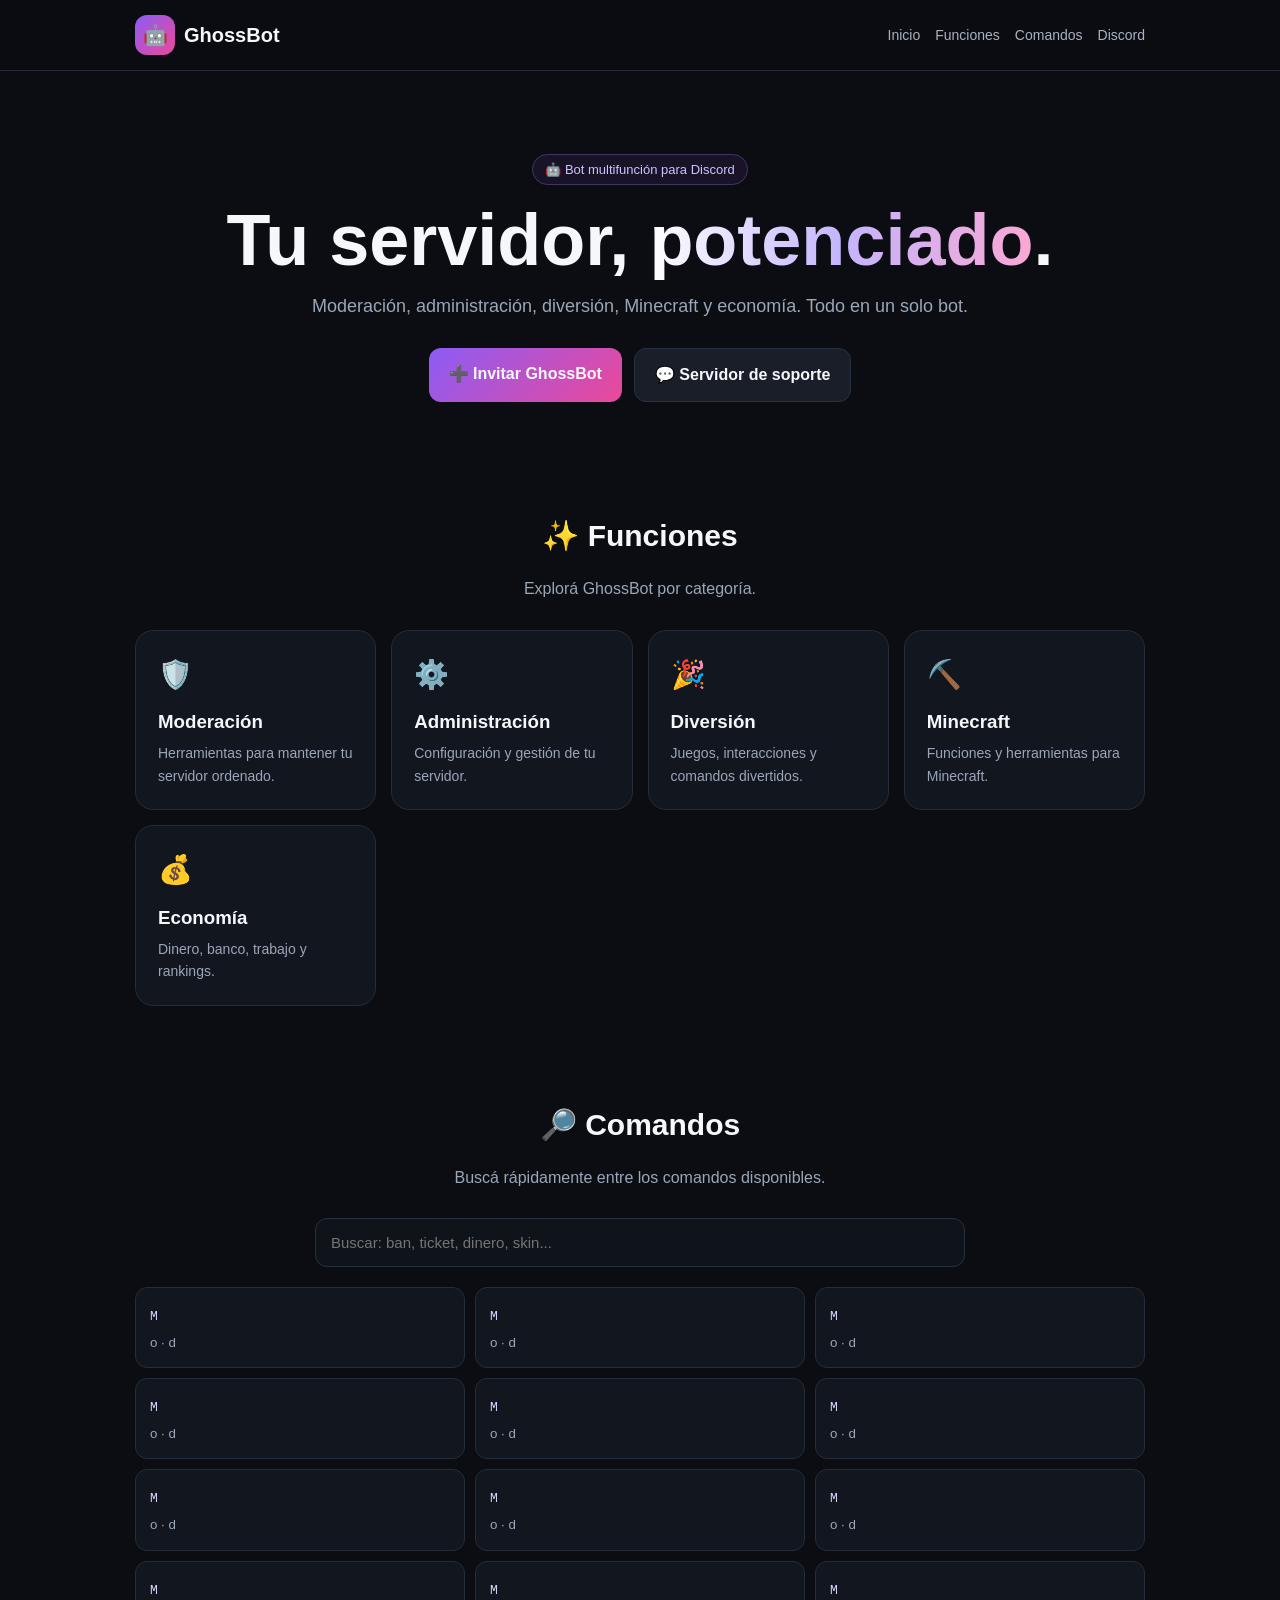
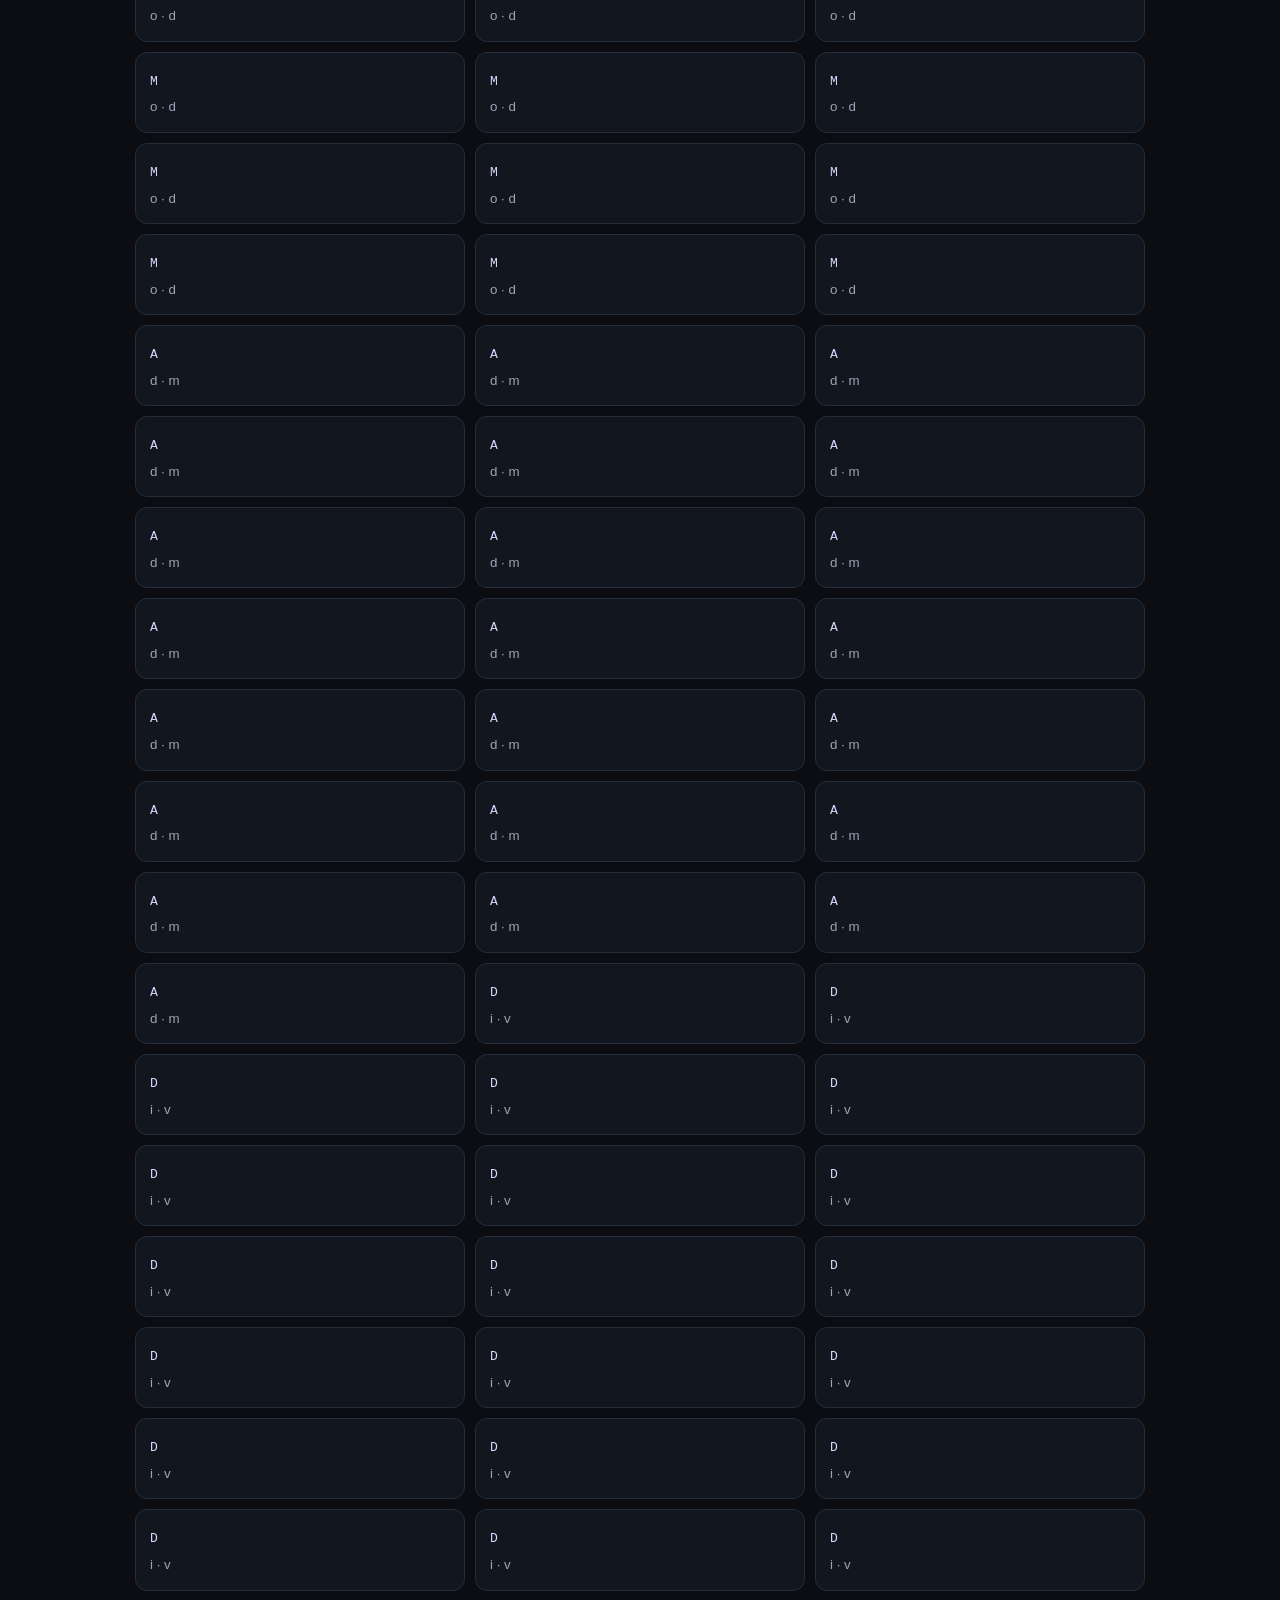
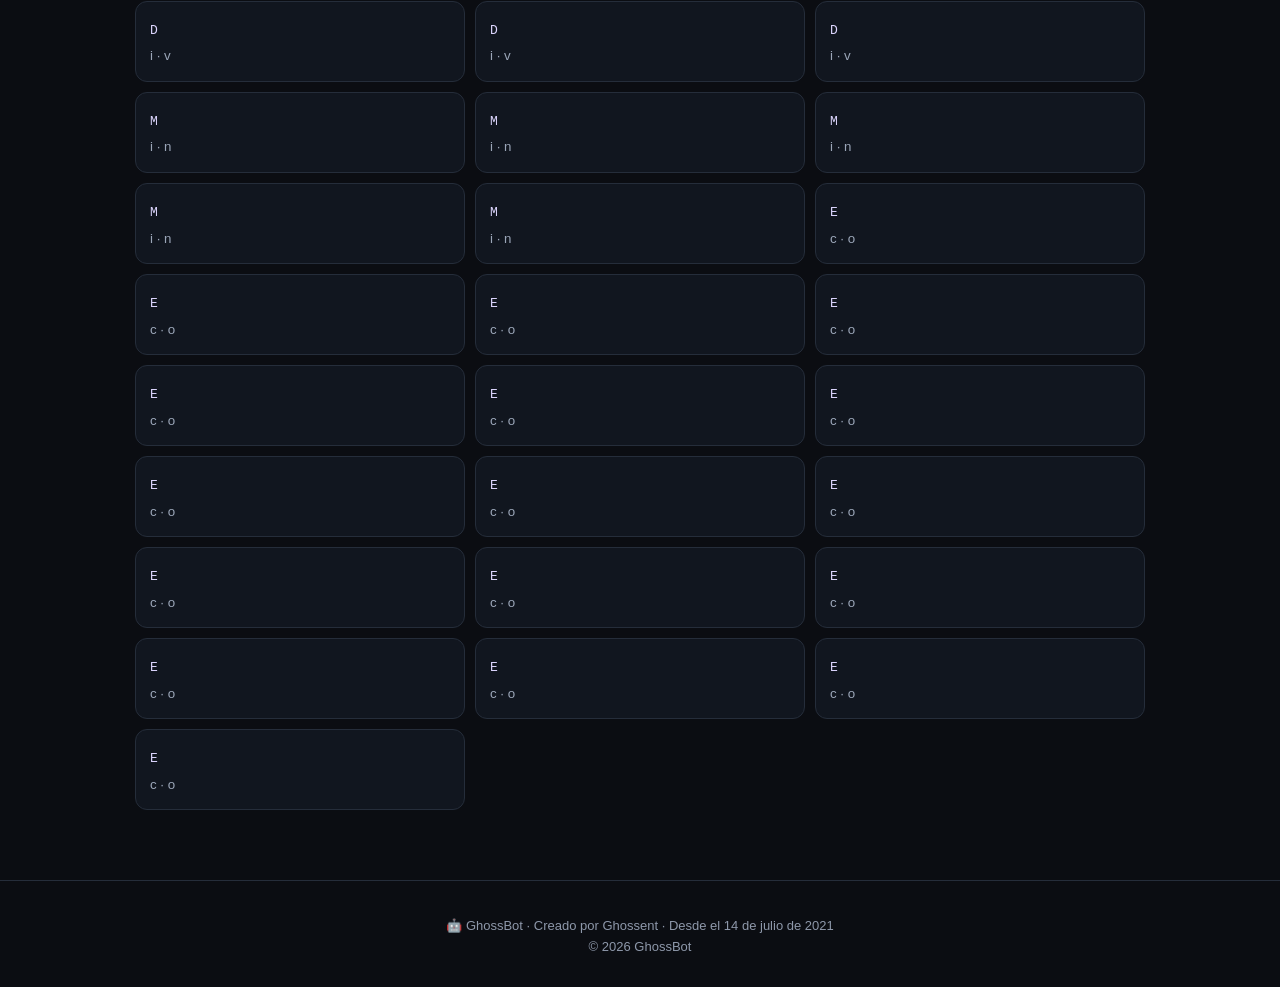
==== index.html @ ec6d1754 "Add files via upload" ====
<!doctype html><html lang="es"><head><meta charset="utf-8"><meta name="viewport" content="width=device-width,initial-scale=1"><title>GhossBot — GhossBot</title><meta name="description" content="GhossBot, bot multifunción para Discord."><style>*{box-sizing:border-box}body{margin:0;background:#0b0d12;color:#f5f7fb;font-family:Arial,sans-serif;line-height:1.6}a{color:inherit}.wrap{max-width:1050px;margin:auto;padding:0 20px}header{position:sticky;top:0;background:#0b0d12eF;border-bottom:1px solid #252b38;padding:15px 0;z-index:5}.nav{display:flex;justify-content:space-between;align-items:center}.brand{font-weight:800;text-decoration:none;font-size:20px}.logo{display:inline-grid;place-items:center;width:40px;height:40px;border-radius:12px;background:linear-gradient(135deg,#8b5cf6,#ec4899);margin-right:9px}.links{display:flex;gap:15px}.links a{text-decoration:none;color:#aab2c2;font-size:14px}.links a:hover{color:white}.hero{text-align:center;padding:85px 20px}.badge{border:1px solid #41345d;background:#181326;padding:7px 12px;border-radius:99px;color:#cfc3ff;font-size:13px}.hero h1{font-size:clamp(42px,8vw,72px);line-height:1;margin:22px 0 16px}.grad{background:linear-gradient(90deg,#fff,#c4b5fd,#f9a8d4);color:transparent;background-clip:text}.hero p{max-width:700px;margin:auto;color:#9ba6b8;font-size:18px}.buttons{display:flex;justify-content:center;gap:12px;flex-wrap:wrap;margin-top:28px}.btn{padding:13px 20px;border-radius:12px;text-decoration:none;font-weight:bold;background:#191e28;border:1px solid #293140}.primary{border:0;background:linear-gradient(135deg,#8b5cf6,#ec4899)}section{padding:25px 0 70px}.title{text-align:center;margin-bottom:28px}.title h2{font-size:30px;margin:0}.title p{color:#9ba6b8}.grid{display:grid;grid-template-columns:repeat(auto-fit,minmax(210px,1fr));gap:15px}.card{background:#11161f;border:1px solid #252d3a;border-radius:18px;padding:22px;text-decoration:none;transition:.2s}.card:hover{transform:translateY(-4px);border-color:#5a477d}.card .icon{font-size:28px}.card h3{margin:10px 0 5px}.card p{color:#9ba6b8;margin:0;font-size:14px}.cmds{display:grid;grid-template-columns:repeat(auto-fit,minmax(260px,1fr));gap:10px}.cmd{background:#11161f;border:1px solid #252d3a;border-radius:12px;padding:14px}.cmd code{color:#ddd6fe;font-family:monospace}.cmd small{display:block;color:#9ba6b8;margin-top:4px}.search{max-width:650px;margin:0 auto 20px}.search input{width:100%;padding:15px;border-radius:12px;border:1px solid #293140;background:#0f131a;color:white;font-size:15px}footer{border-top:1px solid #252d3a;text-align:center;padding:35px;color:#8e98aa;font-size:13px}@media(max-width:650px){.links a:nth-child(n+3){display:none}.hero{padding:65px 20px}.nav{height:40px}}</style></head><body><header><div class="wrap nav"><a class="brand" href="index.html"><span class="logo">🤖</span>GhossBot</a><nav class="links"><a href="index.html">Inicio</a><a href="#funciones">Funciones</a><a href="Moderacion.html">Comandos</a><a href="https://discord.com/invite/5Wsrddkaq7">Discord</a></nav></div></header><main><div class="wrap hero"><span class="badge">🤖 Bot multifunción para Discord</span><h1>Tu servidor, <span class="grad">potenciado</span>.</h1><p>Moderación, administración, diversión, Minecraft y economía. Todo en un solo bot.</p><div class="buttons"><a class="btn primary" href="https://discord.com/oauth2/authorize?client_id=864595576511660052&permissions=2147483647&scope=bot+applications.commands">➕ Invitar GhossBot</a><a class="btn" href="https://discord.com/invite/5Wsrddkaq7">💬 Servidor de soporte</a></div></div><section id="funciones"><div class="wrap"><div class="title"><h2>✨ Funciones</h2><p>Explorá GhossBot por categoría.</p></div><div class="grid"><a class="card" href="Moderacion.html"><div class="icon">🛡️</div><h3>Moderación</h3><p>Herramientas para mantener tu servidor ordenado.</p></a><a class="card" href="Administracion.html"><div class="icon">⚙️</div><h3>Administración</h3><p>Configuración y gestión de tu servidor.</p></a><a class="card" href="Diversion.html"><div class="icon">🎉</div><h3>Diversión</h3><p>Juegos, interacciones y comandos divertidos.</p></a><a class="card" href="Minecraft.html"><div class="icon">⛏️</div><h3>Minecraft</h3><p>Funciones y herramientas para Minecraft.</p></a><a class="card" href="Economia.html"><div class="icon">💰</div><h3>Economía</h3><p>Dinero, banco, trabajo y rankings.</p></a></div></div></section><section><div class="wrap"><div class="title"><h2>🔎 Comandos</h2><p>Buscá rápidamente entre los comandos disponibles.</p></div><div class="search"><input id="q" oninput="filter()" placeholder="Buscar: ban, ticket, dinero, skin..."></div><div class="cmds" id="results"></div></div></section></main><footer>🤖 GhossBot · Creado por Ghossent · Desde el 14 de julio de 2021<br>© 2026 GhossBot</footer><script>const data=[("g=kick", "Expulsa a una persona", "Moderación"), ("g=ban", "Banea a una persona", "Moderación"), ("g=idban", "Banea usando su ID", "Moderación"), ("g=unban", "Desbanea a una persona", "Moderación"), ("g=mute", "Silencia a una persona", "Moderación"), ("g=unmute", "Quita el silencio", "Moderación"), ("g=clear", "Elimina mensajes", "Moderación"), ("g=warn", "Da una advertencia", "Moderación"), ("g=unwarn", "Quita una advertencia", "Moderación"), ("g=totalwarn", "Muestra las advertencias", "Moderación"), ("g=new", "Crea un ticket", "Moderación"), ("g=close", "Cierra un ticket", "Moderación"), ("g=slowmode", "Configura slowmode", "Moderación"), ("g=sugerir", "Envía una sugerencia", "Moderación"), ("g=setsug", "Configura sugerencias", "Moderación"), ("g=voto", "Publica una votación", "Moderación"), ("g=serverinfo", "Información del servidor", "Moderación"), ("g=miembros", "Muestra los miembros", "Moderación"), ("g=embedsay", "Mensaje embed", "Moderación"), ("g=embedimg", "Imagen en embed", "Moderación"), ("g=emoji", "ID de emoji", "Moderación"), ("=levelactive", "Activa los niveles", "Administración"), ("=colorrank", "Cambia el color del rank", "Administración"), ("=clevel", "Canal de niveles", "Administración"), ("=setupserver", "Configura el servidor", "Administración"), ("=anuncio", "Envía un anuncio", "Administración"), ("=wchannel", "Canal de bienvenida", "Administración"), ("=wtext", "Texto de bienvenida", "Administración"), ("=wimage", "Imagen de bienvenida", "Administración"), ("=wprueba", "Prueba la bienvenida", "Administración"), ("=wcolor", "Color de bienvenida", "Administración"), ("=lchannel", "Canal de despedidas", "Administración"), ("=ltext", "Texto de despedida", "Administración"), ("=limage", "Imagen de despedida", "Administración"), ("=tnew", "Mensaje de ticket", "Administración"), ("=ctnew", "Ticket personalizado", "Administración"), ("=logclose", "Logs de tickets", "Administración"), ("=emojiadd", "Agrega un emoji", "Administración"), ("g=antilink on", "Activa Anti-Link", "Administración"), ("g=antilink off", "Desactiva Anti-Link", "Administración"), ("g=enablelink", "Selecciona canal de links", "Administración"), ("g=disablelink", "Elimina canal de links", "Administración"), ("g=cnewping", "Menciones al staff", "Administración"), ("g=afk on", "Activa AFK", "Diversión"), ("g=afk off", "Desactiva AFK", "Diversión"), ("g=slap", "Cachetada", "Diversión"), ("g=kill", "Interacción divertida", "Diversión"), ("g=say", "El bot habla", "Diversión"), ("g=randomship", "Ship aleatorio", "Diversión"), ("g=ship", "Ship V1", "Diversión"), ("g=love", "Ship V2", "Diversión"), ("g=sad", "Interacción triste", "Diversión"), ("g=memes", "Muestra memes", "Diversión"), ("g=ping", "Comprueba el ping", "Diversión"), ("g=ppt", "Piedra, papel o tijeras", "Diversión"), ("g=dados", "Tira dados", "Diversión"), ("g=avatar", "Muestra avatar", "Diversión"), ("g=toprank", "Top global", "Diversión"), ("g=kiss", "Beso", "Diversión"), ("g=jumbo", "Emoji grande", "Diversión"), ("g=hug", "Abrazo", "Diversión"), ("g=revivir", "Revive a alguien", "Diversión"), ("g=angry", "Enojo", "Diversión"), ("g=blush", "Sonrojo", "Diversión"), ("g=atrapar", "Atrapa a alguien", "Diversión"), ("g=azar", "Juego de números", "Diversión"), ("=servermc", "Estadísticas del servidor", "Minecraft"), ("=skinmc", "Muestra tu skin", "Minecraft"), ("=cabezamc", "Muestra la cabeza", "Minecraft"), ("=caramc", "Muestra la cara", "Minecraft"), ("=logromc", "Crea un logro", "Minecraft"), ("g=moneywallet", "Muestra tu dinero", "Economía"), ("g=comprar caña", "Compra una caña", "Economía"), ("g=ucaña", "Pesca", "Economía"), ("g=caña", "Usos de caña", "Economía"), ("g=work", "Trabaja", "Economía"), ("g=rulet", "Gira la ruleta", "Economía"), ("g=casino", "Casino", "Economía"), ("g=topmoney", "Top de dinero", "Economía"), ("g=rob", "Intenta robar", "Economía"), ("g=moneybank", "Dinero del banco", "Economía"), ("g=deposit", "Deposita", "Economía"), ("g=with", "Retira del banco", "Economía"), ("g=dardinero", "Da dinero", "Economía"), ("g=dep all", "Deposita todo", "Economía"), ("g=give", "Agrega dinero", "Economía"), ("g=removemoney", "Quita dinero", "Economía"), ("g=removebank", "Quita del banco", "Economía")];function filter(){let q=document.getElementById('q').value.toLowerCase();let a=data.filter(x=>(x[0]+' '+x[1]+' '+x[2]).toLowerCase().includes(q));document.getElementById('results').innerHTML=a.map(x=>'<div class="cmd"><code>'+x[0]+'</code><small>'+x[1]+' · '+x[2]+'</small></div>').join('')||'<div class="cmd">No se encontraron comandos.</div>'}filter()</script></body></html>
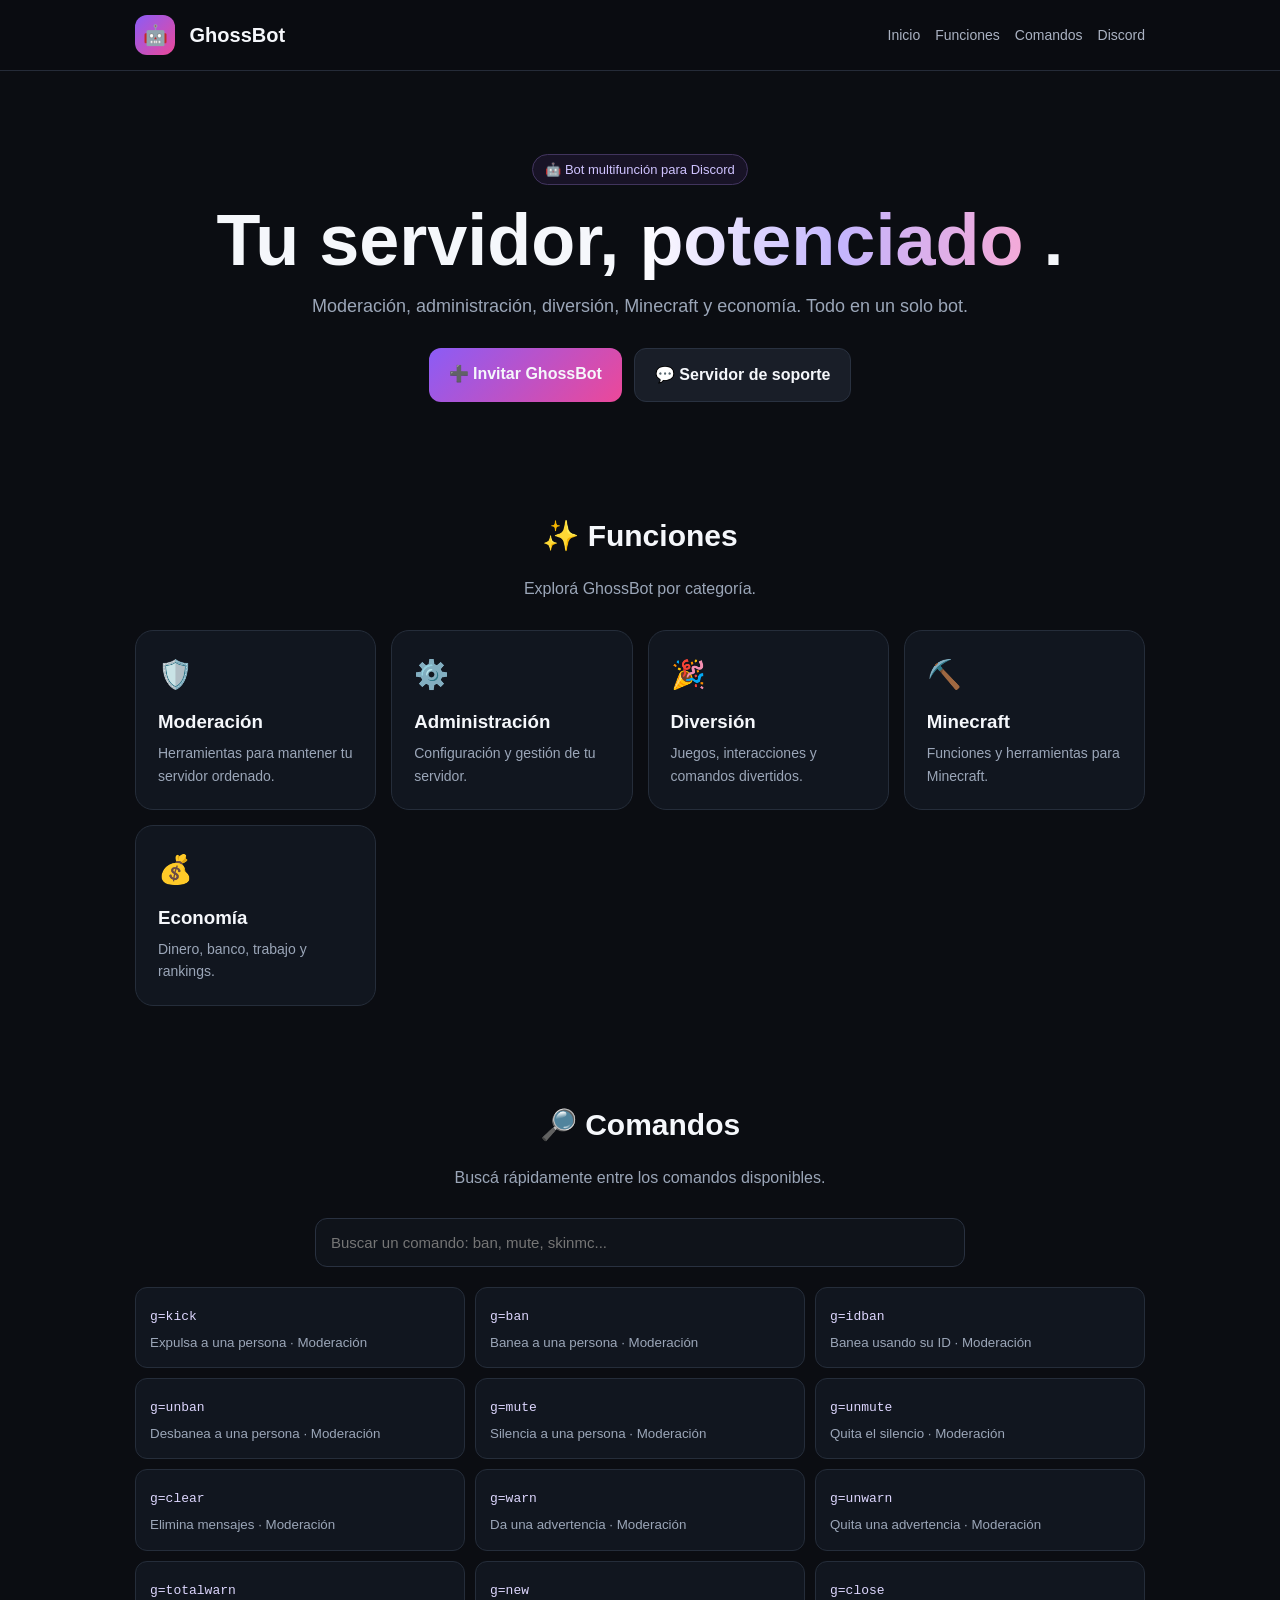
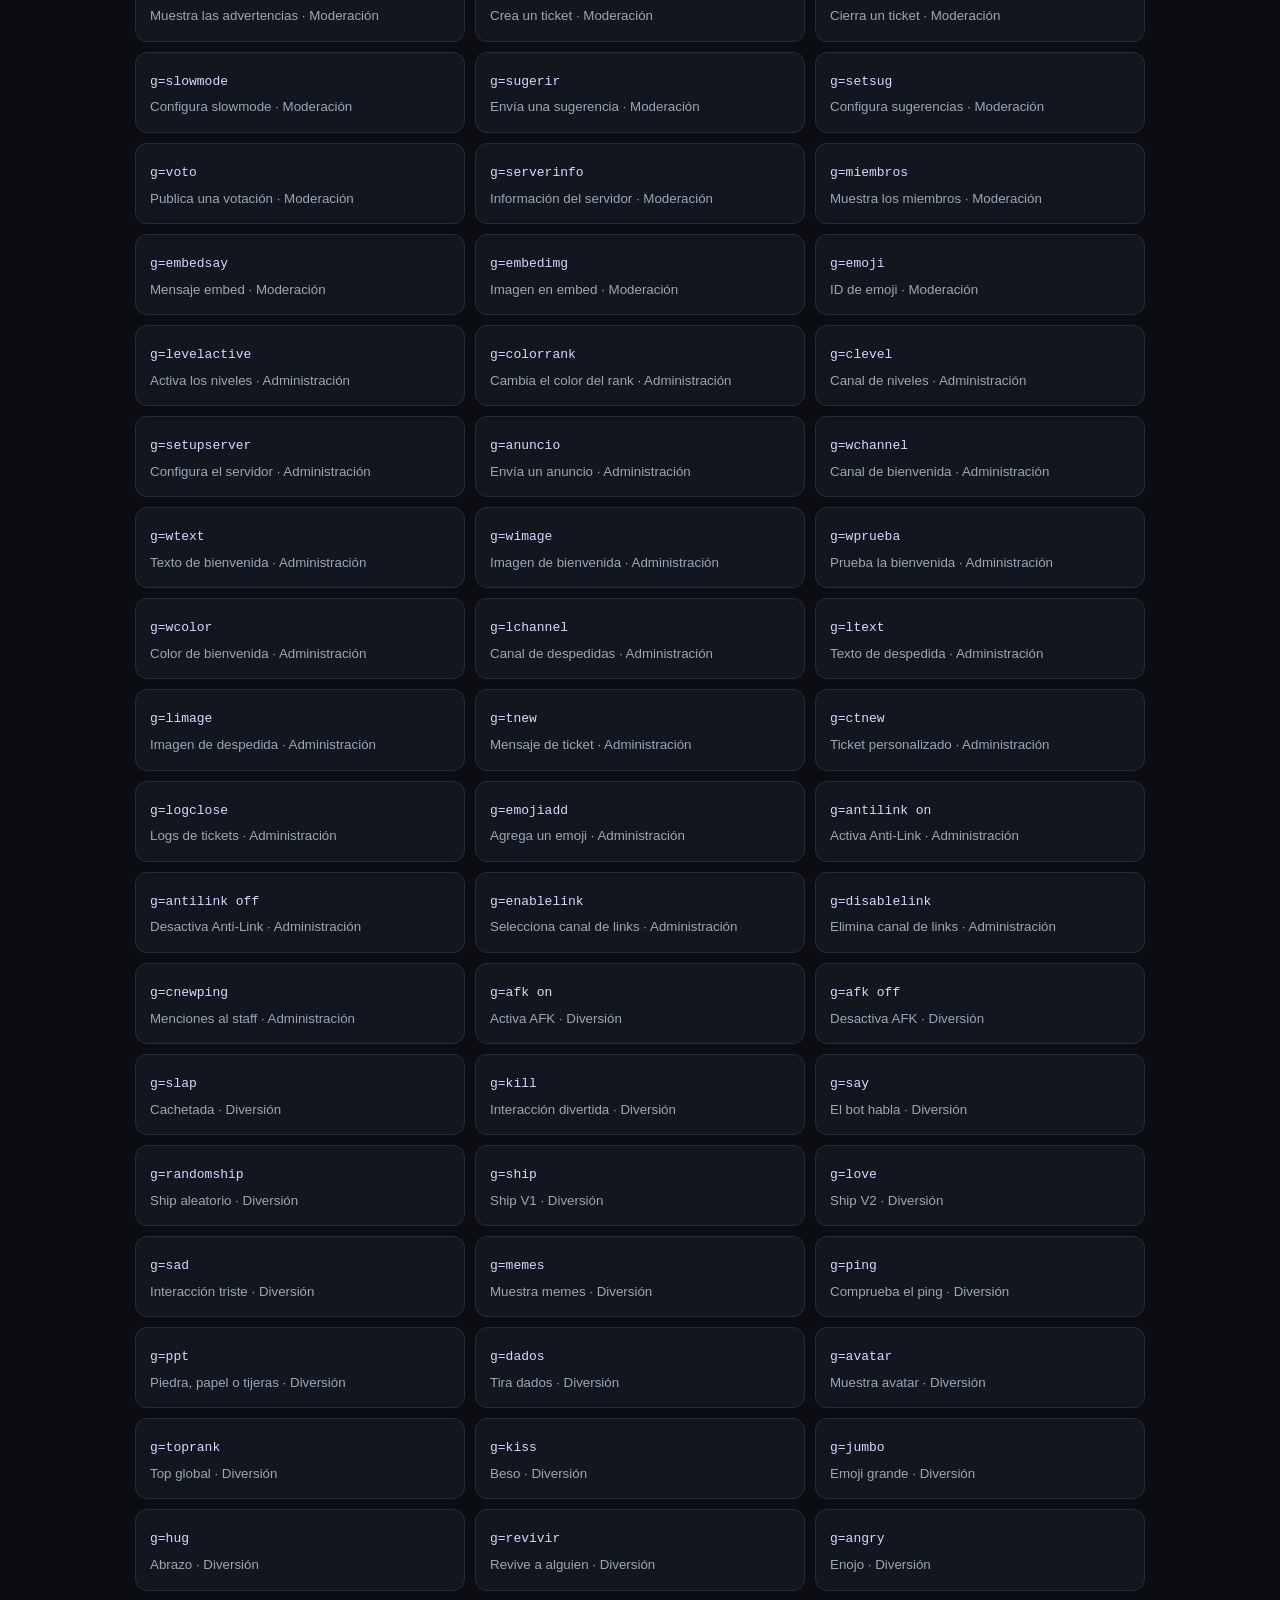
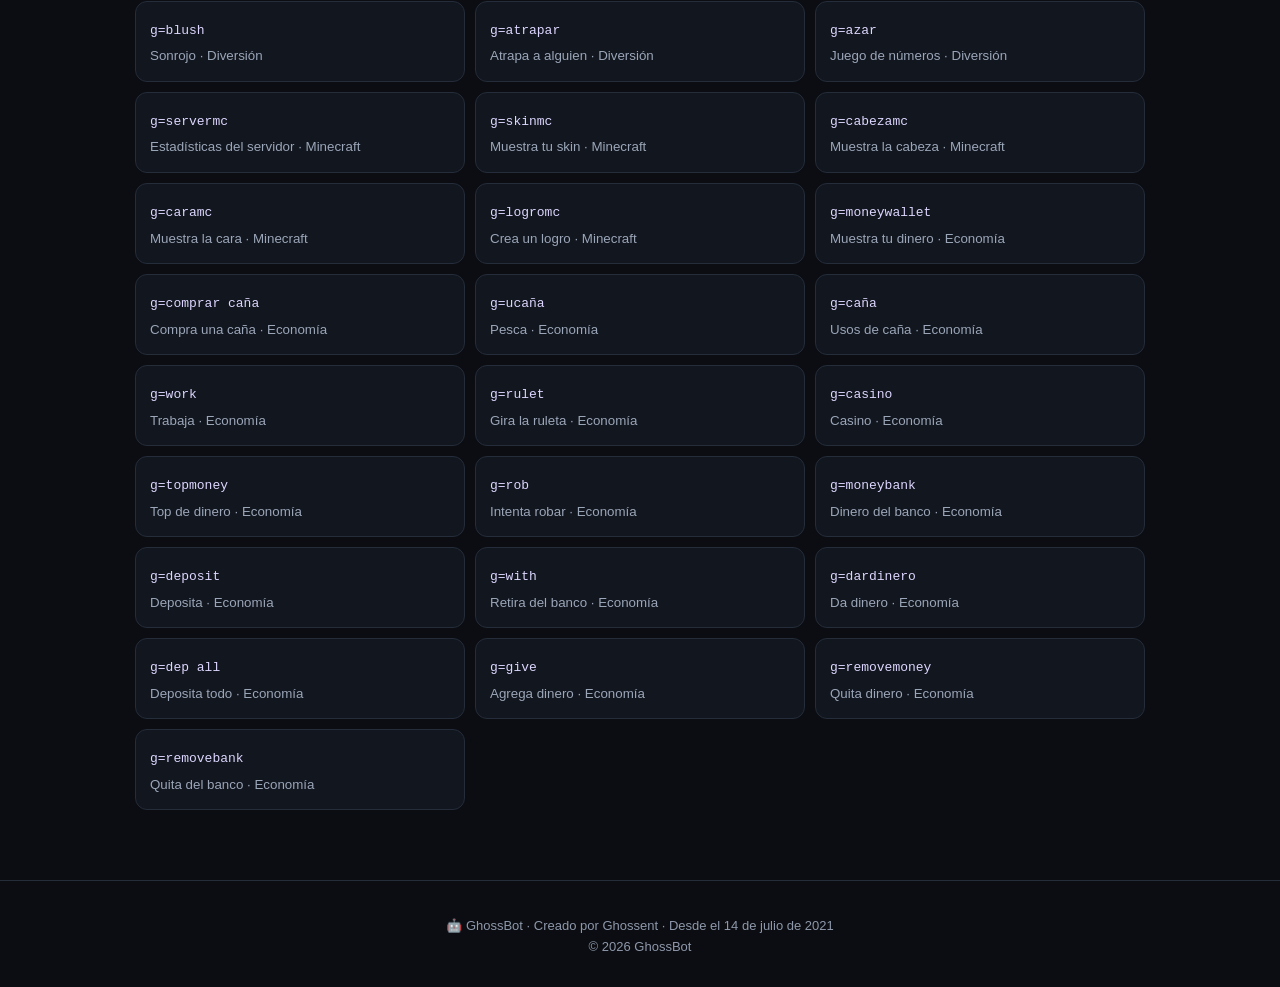
==== commit b154eae9: "Add files via upload" ====
--- a/index.html
+++ b/index.html
@@ -1 +1,157 @@
-<!doctype html><html lang="es"><head><meta charset="utf-8"><meta name="viewport" content="width=device-width,initial-scale=1"><title>GhossBot — GhossBot</title><meta name="description" content="GhossBot, bot multifunción para Discord."><style>*{box-sizing:border-box}body{margin:0;background:#0b0d12;color:#f5f7fb;font-family:Arial,sans-serif;line-height:1.6}a{color:inherit}.wrap{max-width:1050px;margin:auto;padding:0 20px}header{position:sticky;top:0;background:#0b0d12eF;border-bottom:1px solid #252b38;padding:15px 0;z-index:5}.nav{display:flex;justify-content:space-between;align-items:center}.brand{font-weight:800;text-decoration:none;font-size:20px}.logo{display:inline-grid;place-items:center;width:40px;height:40px;border-radius:12px;background:linear-gradient(135deg,#8b5cf6,#ec4899);margin-right:9px}.links{display:flex;gap:15px}.links a{text-decoration:none;color:#aab2c2;font-size:14px}.links a:hover{color:white}.hero{text-align:center;padding:85px 20px}.badge{border:1px solid #41345d;background:#181326;padding:7px 12px;border-radius:99px;color:#cfc3ff;font-size:13px}.hero h1{font-size:clamp(42px,8vw,72px);line-height:1;margin:22px 0 16px}.grad{background:linear-gradient(90deg,#fff,#c4b5fd,#f9a8d4);color:transparent;background-clip:text}.hero p{max-width:700px;margin:auto;color:#9ba6b8;font-size:18px}.buttons{display:flex;justify-content:center;gap:12px;flex-wrap:wrap;margin-top:28px}.btn{padding:13px 20px;border-radius:12px;text-decoration:none;font-weight:bold;background:#191e28;border:1px solid #293140}.primary{border:0;background:linear-gradient(135deg,#8b5cf6,#ec4899)}section{padding:25px 0 70px}.title{text-align:center;margin-bottom:28px}.title h2{font-size:30px;margin:0}.title p{color:#9ba6b8}.grid{display:grid;grid-template-columns:repeat(auto-fit,minmax(210px,1fr));gap:15px}.card{background:#11161f;border:1px solid #252d3a;border-radius:18px;padding:22px;text-decoration:none;transition:.2s}.card:hover{transform:translateY(-4px);border-color:#5a477d}.card .icon{font-size:28px}.card h3{margin:10px 0 5px}.card p{color:#9ba6b8;margin:0;font-size:14px}.cmds{display:grid;grid-template-columns:repeat(auto-fit,minmax(260px,1fr));gap:10px}.cmd{background:#11161f;border:1px solid #252d3a;border-radius:12px;padding:14px}.cmd code{color:#ddd6fe;font-family:monospace}.cmd small{display:block;color:#9ba6b8;margin-top:4px}.search{max-width:650px;margin:0 auto 20px}.search input{width:100%;padding:15px;border-radius:12px;border:1px solid #293140;background:#0f131a;color:white;font-size:15px}footer{border-top:1px solid #252d3a;text-align:center;padding:35px;color:#8e98aa;font-size:13px}@media(max-width:650px){.links a:nth-child(n+3){display:none}.hero{padding:65px 20px}.nav{height:40px}}</style></head><body><header><div class="wrap nav"><a class="brand" href="index.html"><span class="logo">🤖</span>GhossBot</a><nav class="links"><a href="index.html">Inicio</a><a href="#funciones">Funciones</a><a href="Moderacion.html">Comandos</a><a href="https://discord.com/invite/5Wsrddkaq7">Discord</a></nav></div></header><main><div class="wrap hero"><span class="badge">🤖 Bot multifunción para Discord</span><h1>Tu servidor, <span class="grad">potenciado</span>.</h1><p>Moderación, administración, diversión, Minecraft y economía. Todo en un solo bot.</p><div class="buttons"><a class="btn primary" href="https://discord.com/oauth2/authorize?client_id=864595576511660052&permissions=2147483647&scope=bot+applications.commands">➕ Invitar GhossBot</a><a class="btn" href="https://discord.com/invite/5Wsrddkaq7">💬 Servidor de soporte</a></div></div><section id="funciones"><div class="wrap"><div class="title"><h2>✨ Funciones</h2><p>Explorá GhossBot por categoría.</p></div><div class="grid"><a class="card" href="Moderacion.html"><div class="icon">🛡️</div><h3>Moderación</h3><p>Herramientas para mantener tu servidor ordenado.</p></a><a class="card" href="Administracion.html"><div class="icon">⚙️</div><h3>Administración</h3><p>Configuración y gestión de tu servidor.</p></a><a class="card" href="Diversion.html"><div class="icon">🎉</div><h3>Diversión</h3><p>Juegos, interacciones y comandos divertidos.</p></a><a class="card" href="Minecraft.html"><div class="icon">⛏️</div><h3>Minecraft</h3><p>Funciones y herramientas para Minecraft.</p></a><a class="card" href="Economia.html"><div class="icon">💰</div><h3>Economía</h3><p>Dinero, banco, trabajo y rankings.</p></a></div></div></section><section><div class="wrap"><div class="title"><h2>🔎 Comandos</h2><p>Buscá rápidamente entre los comandos disponibles.</p></div><div class="search"><input id="q" oninput="filter()" placeholder="Buscar: ban, ticket, dinero, skin..."></div><div class="cmds" id="results"></div></div></section></main><footer>🤖 GhossBot · Creado por Ghossent · Desde el 14 de julio de 2021<br>© 2026 GhossBot</footer><script>const data=[("g=kick", "Expulsa a una persona", "Moderación"), ("g=ban", "Banea a una persona", "Moderación"), ("g=idban", "Banea usando su ID", "Moderación"), ("g=unban", "Desbanea a una persona", "Moderación"), ("g=mute", "Silencia a una persona", "Moderación"), ("g=unmute", "Quita el silencio", "Moderación"), ("g=clear", "Elimina mensajes", "Moderación"), ("g=warn", "Da una advertencia", "Moderación"), ("g=unwarn", "Quita una advertencia", "Moderación"), ("g=totalwarn", "Muestra las advertencias", "Moderación"), ("g=new", "Crea un ticket", "Moderación"), ("g=close", "Cierra un ticket", "Moderación"), ("g=slowmode", "Configura slowmode", "Moderación"), ("g=sugerir", "Envía una sugerencia", "Moderación"), ("g=setsug", "Configura sugerencias", "Moderación"), ("g=voto", "Publica una votación", "Moderación"), ("g=serverinfo", "Información del servidor", "Moderación"), ("g=miembros", "Muestra los miembros", "Moderación"), ("g=embedsay", "Mensaje embed", "Moderación"), ("g=embedimg", "Imagen en embed", "Moderación"), ("g=emoji", "ID de emoji", "Moderación"), ("=levelactive", "Activa los niveles", "Administración"), ("=colorrank", "Cambia el color del rank", "Administración"), ("=clevel", "Canal de niveles", "Administración"), ("=setupserver", "Configura el servidor", "Administración"), ("=anuncio", "Envía un anuncio", "Administración"), ("=wchannel", "Canal de bienvenida", "Administración"), ("=wtext", "Texto de bienvenida", "Administración"), ("=wimage", "Imagen de bienvenida", "Administración"), ("=wprueba", "Prueba la bienvenida", "Administración"), ("=wcolor", "Color de bienvenida", "Administración"), ("=lchannel", "Canal de despedidas", "Administración"), ("=ltext", "Texto de despedida", "Administración"), ("=limage", "Imagen de despedida", "Administración"), ("=tnew", "Mensaje de ticket", "Administración"), ("=ctnew", "Ticket personalizado", "Administración"), ("=logclose", "Logs de tickets", "Administración"), ("=emojiadd", "Agrega un emoji", "Administración"), ("g=antilink on", "Activa Anti-Link", "Administración"), ("g=antilink off", "Desactiva Anti-Link", "Administración"), ("g=enablelink", "Selecciona canal de links", "Administración"), ("g=disablelink", "Elimina canal de links", "Administración"), ("g=cnewping", "Menciones al staff", "Administración"), ("g=afk on", "Activa AFK", "Diversión"), ("g=afk off", "Desactiva AFK", "Diversión"), ("g=slap", "Cachetada", "Diversión"), ("g=kill", "Interacción divertida", "Diversión"), ("g=say", "El bot habla", "Diversión"), ("g=randomship", "Ship aleatorio", "Diversión"), ("g=ship", "Ship V1", "Diversión"), ("g=love", "Ship V2", "Diversión"), ("g=sad", "Interacción triste", "Diversión"), ("g=memes", "Muestra memes", "Diversión"), ("g=ping", "Comprueba el ping", "Diversión"), ("g=ppt", "Piedra, papel o tijeras", "Diversión"), ("g=dados", "Tira dados", "Diversión"), ("g=avatar", "Muestra avatar", "Diversión"), ("g=toprank", "Top global", "Diversión"), ("g=kiss", "Beso", "Diversión"), ("g=jumbo", "Emoji grande", "Diversión"), ("g=hug", "Abrazo", "Diversión"), ("g=revivir", "Revive a alguien", "Diversión"), ("g=angry", "Enojo", "Diversión"), ("g=blush", "Sonrojo", "Diversión"), ("g=atrapar", "Atrapa a alguien", "Diversión"), ("g=azar", "Juego de números", "Diversión"), ("=servermc", "Estadísticas del servidor", "Minecraft"), ("=skinmc", "Muestra tu skin", "Minecraft"), ("=cabezamc", "Muestra la cabeza", "Minecraft"), ("=caramc", "Muestra la cara", "Minecraft"), ("=logromc", "Crea un logro", "Minecraft"), ("g=moneywallet", "Muestra tu dinero", "Economía"), ("g=comprar caña", "Compra una caña", "Economía"), ("g=ucaña", "Pesca", "Economía"), ("g=caña", "Usos de caña", "Economía"), ("g=work", "Trabaja", "Economía"), ("g=rulet", "Gira la ruleta", "Economía"), ("g=casino", "Casino", "Economía"), ("g=topmoney", "Top de dinero", "Economía"), ("g=rob", "Intenta robar", "Economía"), ("g=moneybank", "Dinero del banco", "Economía"), ("g=deposit", "Deposita", "Economía"), ("g=with", "Retira del banco", "Economía"), ("g=dardinero", "Da dinero", "Economía"), ("g=dep all", "Deposita todo", "Economía"), ("g=give", "Agrega dinero", "Economía"), ("g=removemoney", "Quita dinero", "Economía"), ("g=removebank", "Quita del banco", "Economía")];function filter(){let q=document.getElementById('q').value.toLowerCase();let a=data.filter(x=>(x[0]+' '+x[1]+' '+x[2]).toLowerCase().includes(q));document.getElementById('results').innerHTML=a.map(x=>'<div class="cmd"><code>'+x[0]+'</code><small>'+x[1]+' · '+x[2]+'</small></div>').join('')||'<div class="cmd">No se encontraron comandos.</div>'}filter()</script></body></html>+<!DOCTYPE html>
+<html lang="es">
+ <head>
+  <meta charset="utf-8"/>
+  <meta content="width=device-width,initial-scale=1" name="viewport"/>
+  <title>
+   GhossBot — GhossBot
+  </title>
+  <meta content="GhossBot, bot multifunción para Discord." name="description"/>
+  <link href="style.css?v=3" rel="stylesheet"/>
+ </head>
+ <body>
+  <header>
+   <div class="wrap nav">
+    <a class="brand" href="index.html">
+     <span class="logo">
+      🤖
+     </span>
+     GhossBot
+    </a>
+    <nav class="links">
+     <a href="index.html">
+      Inicio
+     </a>
+     <a href="#funciones">
+      Funciones
+     </a>
+     <a href="Moderacion.html">
+      Comandos
+     </a>
+     <a href="https://discord.com/invite/5Wsrddkaq7">
+      Discord
+     </a>
+    </nav>
+   </div>
+  </header>
+  <main>
+   <div class="wrap hero">
+    <span class="badge">
+     🤖 Bot multifunción para Discord
+    </span>
+    <h1>
+     Tu servidor,
+     <span class="grad">
+      potenciado
+     </span>
+     .
+    </h1>
+    <p>
+     Moderación, administración, diversión, Minecraft y economía. Todo en un solo bot.
+    </p>
+    <div class="buttons">
+     <a class="btn primary" href="https://discord.com/oauth2/authorize?client_id=864595576511660052&amp;permissions=2147483647&amp;scope=bot+applications.commands">
+      ➕ Invitar GhossBot
+     </a>
+     <a class="btn" href="https://discord.com/invite/5Wsrddkaq7">
+      💬 Servidor de soporte
+     </a>
+    </div>
+   </div>
+   <section id="funciones">
+    <div class="wrap">
+     <div class="title">
+      <h2>
+       ✨ Funciones
+      </h2>
+      <p>
+       Explorá GhossBot por categoría.
+      </p>
+     </div>
+     <div class="grid">
+      <a class="card" href="Moderacion.html">
+       <div class="icon">
+        🛡️
+       </div>
+       <h3>
+        Moderación
+       </h3>
+       <p>
+        Herramientas para mantener tu servidor ordenado.
+       </p>
+      </a>
+      <a class="card" href="Administracion.html">
+       <div class="icon">
+        ⚙️
+       </div>
+       <h3>
+        Administración
+       </h3>
+       <p>
+        Configuración y gestión de tu servidor.
+       </p>
+      </a>
+      <a class="card" href="Diversion.html">
+       <div class="icon">
+        🎉
+       </div>
+       <h3>
+        Diversión
+       </h3>
+       <p>
+        Juegos, interacciones y comandos divertidos.
+       </p>
+      </a>
+      <a class="card" href="Minecraft.html">
+       <div class="icon">
+        ⛏️
+       </div>
+       <h3>
+        Minecraft
+       </h3>
+       <p>
+        Funciones y herramientas para Minecraft.
+       </p>
+      </a>
+      <a class="card" href="Economia.html">
+       <div class="icon">
+        💰
+       </div>
+       <h3>
+        Economía
+       </h3>
+       <p>
+        Dinero, banco, trabajo y rankings.
+       </p>
+      </a>
+     </div>
+    </div>
+   </section>
+   <section>
+    <div class="wrap">
+     <div class="title">
+      <h2>
+       🔎 Comandos
+      </h2>
+      <p>
+       Buscá rápidamente entre los comandos disponibles.
+      </p>
+     </div>
+     <div class="search">
+      <input id="q" placeholder="Buscar un comando: ban, mute, skinmc..."/>
+     </div>
+     <div class="cmds" id="results">
+     </div>
+    </div>
+   </section>
+  </main>
+  <footer>
+   🤖 GhossBot · Creado por Ghossent · Desde el 14 de julio de 2021
+   <br/>
+   © 2026 GhossBot
+  </footer>
+  <script src="commands.js?v=3"></script>
+  <script src="search.js?v=3">
+  </script>
+ </body>
+</html>
--- a/style.css
+++ b/style.css
@@ -0,0 +1,15 @@
+*{box-sizing:border-box}body{margin:0;background:#0b0d12;color:#f5f7fb;font-family:Arial,sans-serif;line-height:1.6}a{color:inherit}.wrap{max-width:1050px;margin:auto;padding:0 20px}header{position:sticky;top:0;background:#0b0d12eF;border-bottom:1px solid #252b38;padding:15px 0;z-index:5}.nav{display:flex;justify-content:space-between;align-items:center}.brand{font-weight:800;text-decoration:none;font-size:20px}.logo{display:inline-grid;place-items:center;width:40px;height:40px;border-radius:12px;background:linear-gradient(135deg,#8b5cf6,#ec4899);margin-right:9px}.links{display:flex;gap:15px}.links a{text-decoration:none;color:#aab2c2;font-size:14px}.links a:hover{color:white}.hero{text-align:center;padding:85px 20px}.badge{border:1px solid #41345d;background:#181326;padding:7px 12px;border-radius:99px;color:#cfc3ff;font-size:13px}.hero h1{font-size:clamp(42px,8vw,72px);line-height:1;margin:22px 0 16px}.grad{background:linear-gradient(90deg,#fff,#c4b5fd,#f9a8d4);color:transparent;background-clip:text}.hero p{max-width:700px;margin:auto;color:#9ba6b8;font-size:18px}.buttons{display:flex;justify-content:center;gap:12px;flex-wrap:wrap;margin-top:28px}.btn{padding:13px 20px;border-radius:12px;text-decoration:none;font-weight:bold;background:#191e28;border:1px solid #293140}.primary{border:0;background:linear-gradient(135deg,#8b5cf6,#ec4899)}section{padding:25px 0 70px}.title{text-align:center;margin-bottom:28px}.title h2{font-size:30px;margin:0}.title p{color:#9ba6b8}.grid{display:grid;grid-template-columns:repeat(auto-fit,minmax(210px,1fr));gap:15px}.card{background:#11161f;border:1px solid #252d3a;border-radius:18px;padding:22px;text-decoration:none;transition:.2s}.card:hover{transform:translateY(-4px);border-color:#5a477d}.card .icon{font-size:28px}.card h3{margin:10px 0 5px}.card p{color:#9ba6b8;margin:0;font-size:14px}.cmds{display:grid;grid-template-columns:repeat(auto-fit,minmax(260px,1fr));gap:10px}.cmd{background:#11161f;border:1px solid #252d3a;border-radius:12px;padding:14px}.cmd code{color:#ddd6fe;font-family:monospace}.cmd small{display:block;color:#9ba6b8;margin-top:4px}.search{max-width:650px;margin:0 auto 20px}.search input{width:100%;padding:15px;border-radius:12px;border:1px solid #293140;background:#0f131a;color:white;font-size:15px}footer{border-top:1px solid #252d3a;text-align:center;padding:35px;color:#8e98aa;font-size:13px}@media(max-width:650px){.links a:nth-child(n+3){display:none}.hero{padding:65px 20px}.nav{height:40px}}
+
+
+/* Ajustes móviles y búsqueda */
+.cmds { width: 100%; }
+.cmd { min-width: 0; overflow-wrap: anywhere; }
+.search input { outline: none; }
+.search input:focus { border-color: #8b5cf6; box-shadow: 0 0 0 3px rgba(139,92,246,.12); }
+@media (max-width: 700px) {
+  .wrap { width: 100%; padding-left: 16px; padding-right: 16px; }
+  .cmds { grid-template-columns: 1fr; }
+  .grid { grid-template-columns: 1fr; }
+  .hero h1 { font-size: clamp(38px, 12vw, 58px); }
+  .links { gap: 10px; }
+}
